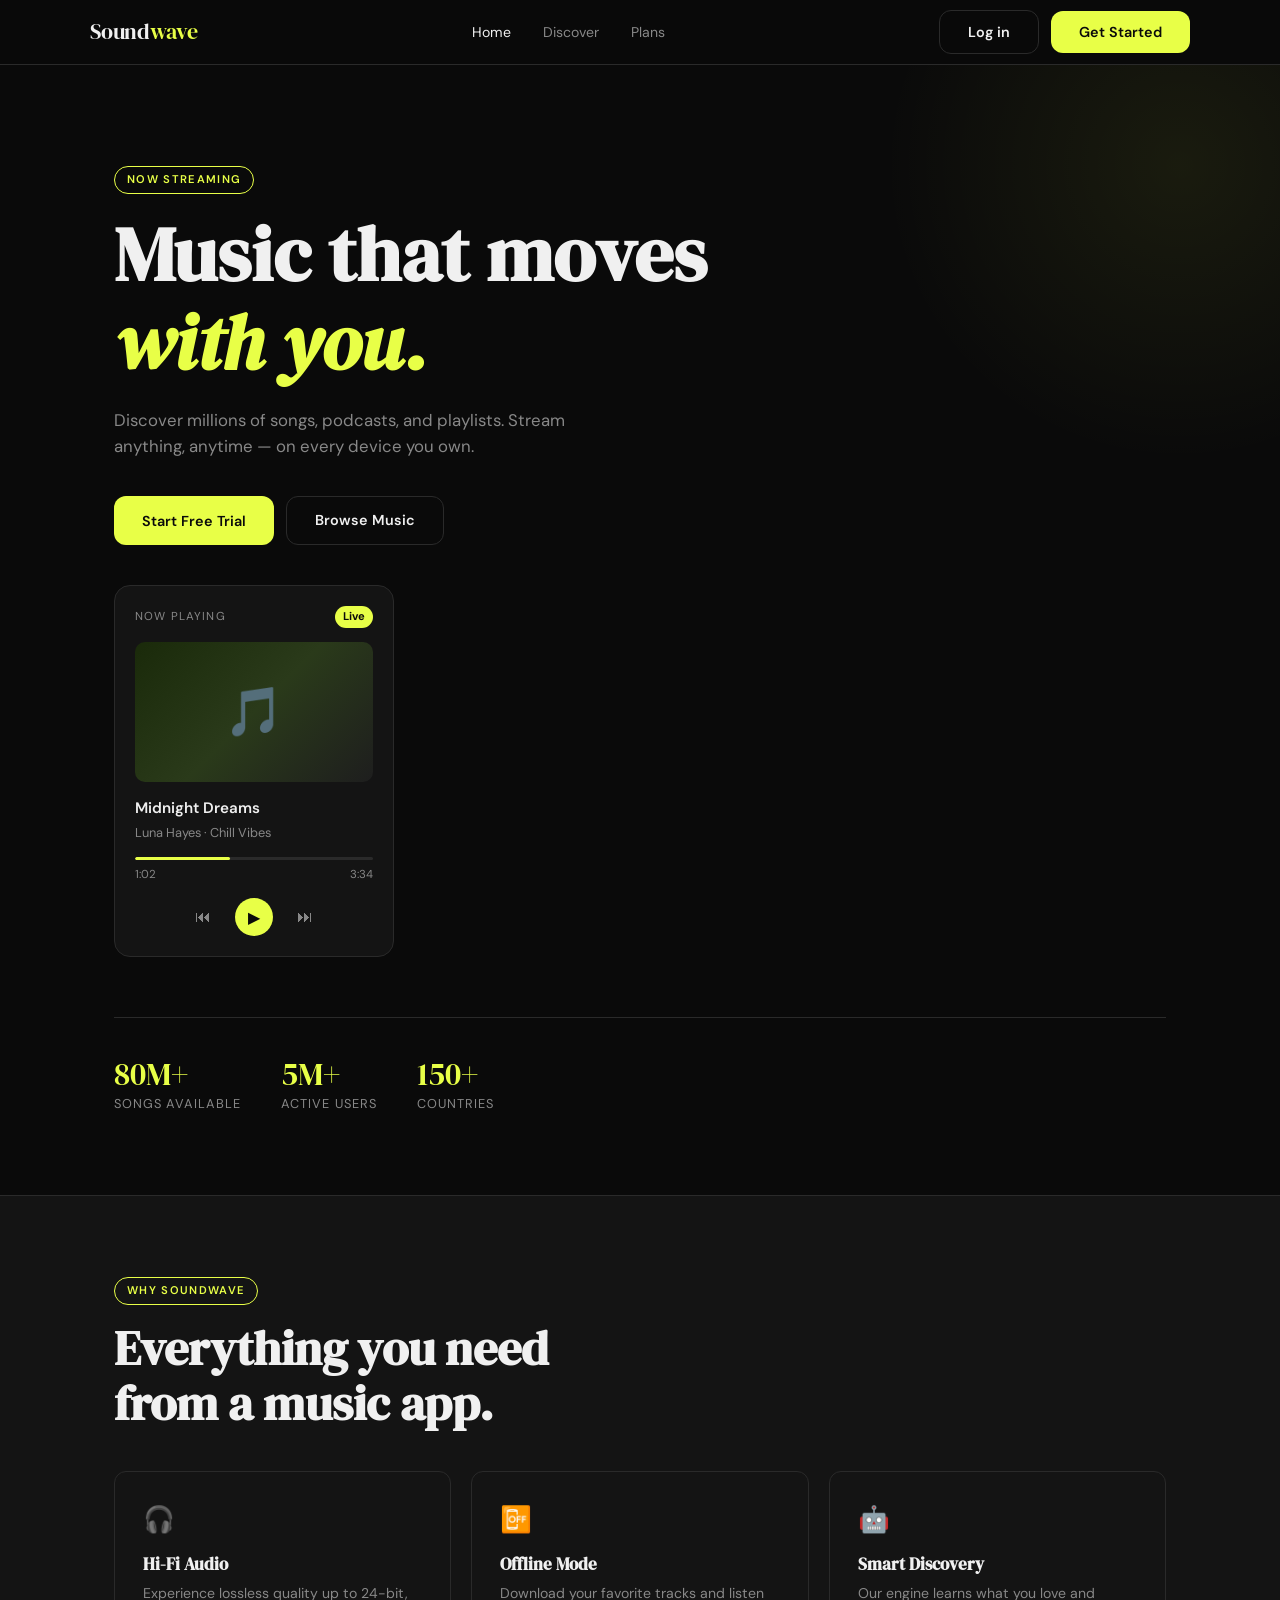
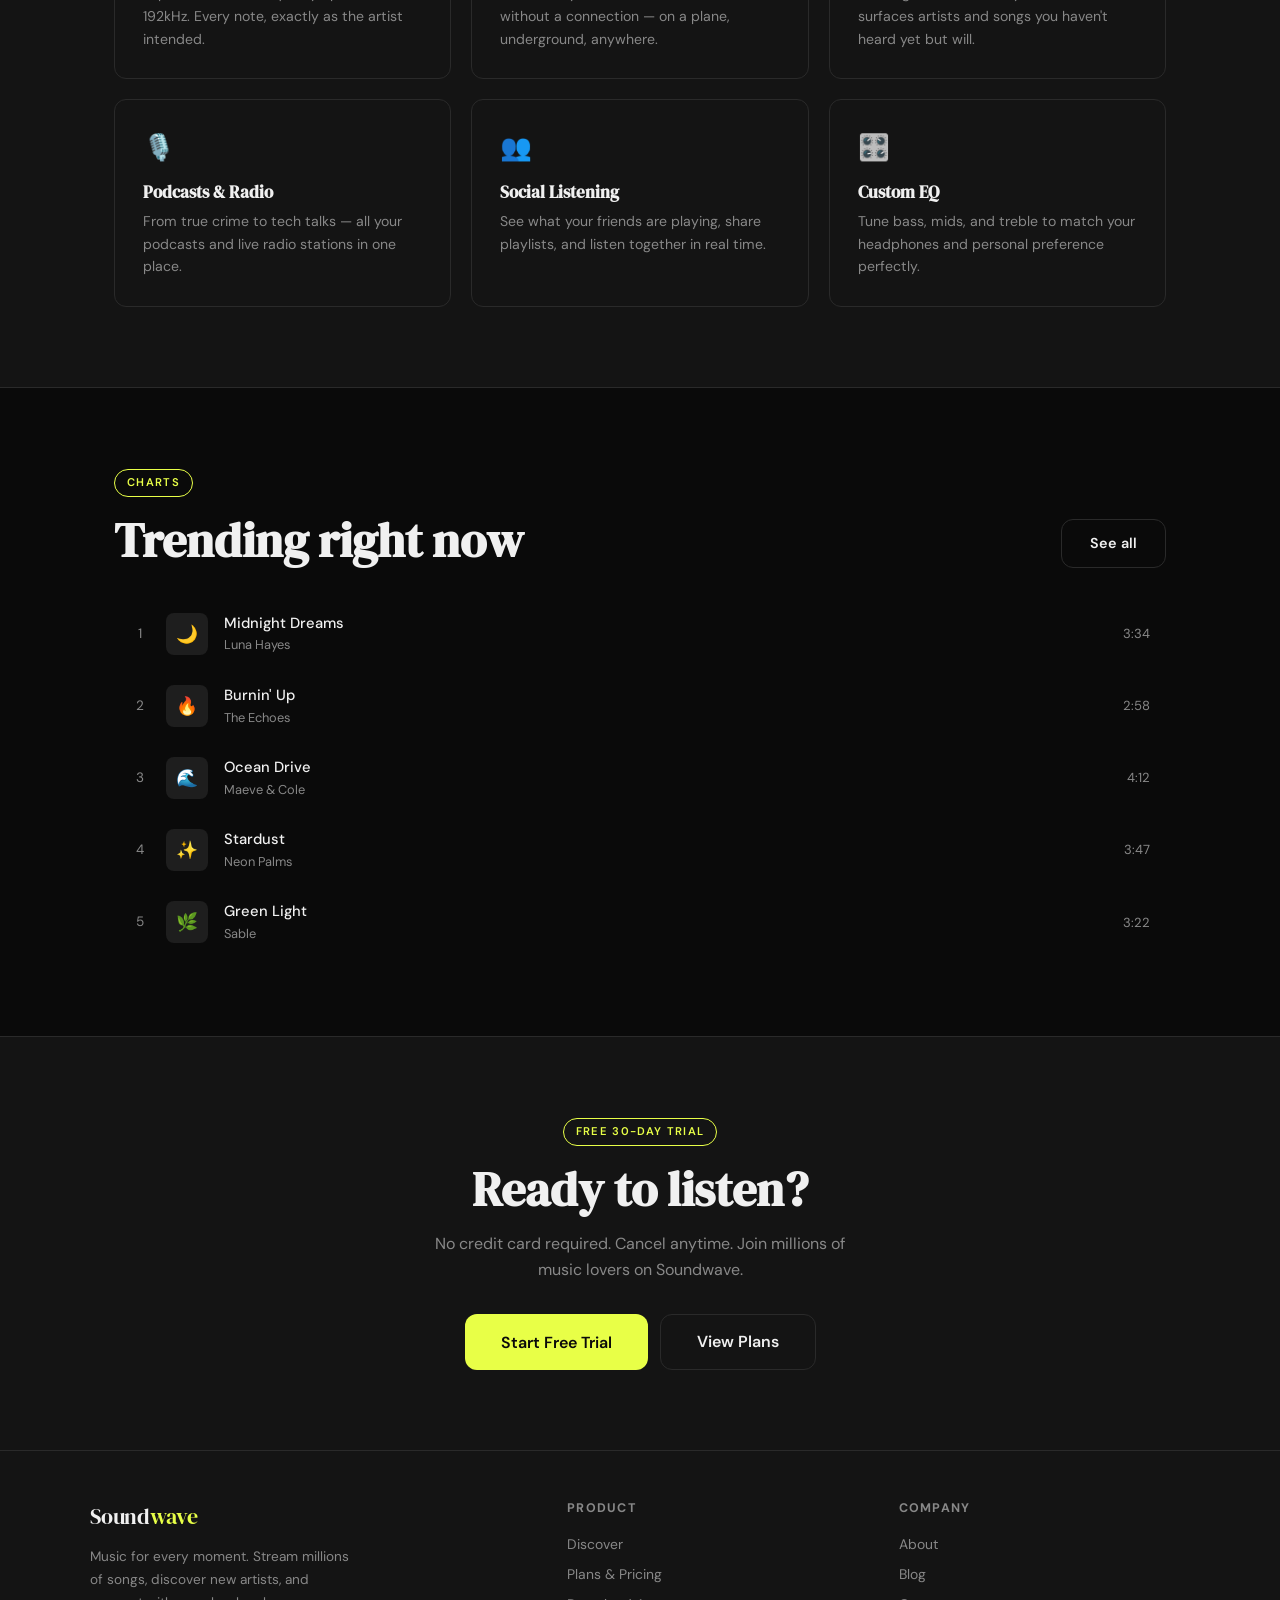
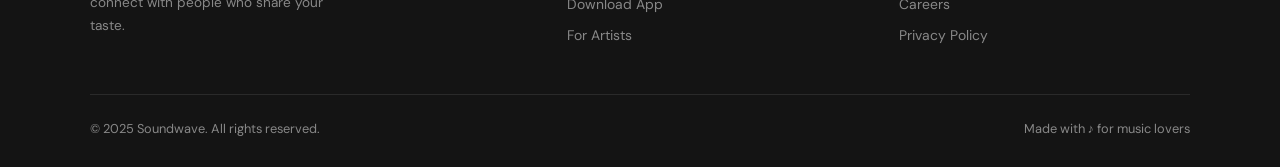
==== index.html @ dfb087a8 "Hi" ====
<!DOCTYPE html>
<html lang="en">
<head>
  <meta charset="UTF-8" />
  <meta name="viewport" content="width=device-width, initial-scale=1.0" />
  <title>Soundwave — Music for Every Moment</title>
  <link rel="preconnect" href="https://fonts.googleapis.com">
  <link rel="preconnect" href="https://fonts.gstatic.com" crossorigin>
  <link href="https://fonts.googleapis.com/css2?family=DM+Sans:ital,wght@0,400;0,500;0,600;0,700;1,400&family=DM+Serif+Display:ital@0;1&display=swap" rel="stylesheet">
  <link rel="stylesheet" href="css/style.css" />
</head>
<body>

  <!-- ===== NAVBAR ===== -->
  <nav class="navbar">
    <div class="nav-inner">
      <a href="index.html" class="nav-logo">Sound<span>wave</span></a>
      <ul class="nav-links">
        <li><a href="index.html" class="active">Home</a></li>
        <li><a href="pages/discover.html">Discover</a></li>
        <li><a href="pages/plans.html">Plans</a></li>
      </ul>
      <div class="nav-cta">
        <button class="btn btn-outline" data-open-modal>Log in</button>
        <button class="btn btn-primary" data-open-modal>Get Started</button>
      </div>
      <button class="hamburger" id="hamburger" aria-label="Menu">
        <span></span><span></span><span></span>
      </button>
    </div>
    <div class="mobile-menu" id="mobileMenu">
      <a href="index.html">Home</a>
      <a href="pages/discover.html">Discover</a>
      <a href="pages/plans.html">Plans</a>
      <button class="btn btn-primary" data-open-modal>Get Started</button>
    </div>
  </nav>

  <!-- ===== HERO ===== -->
  <main>
    <section class="hero">
      <div class="container">
        <div class="tag">Now Streaming</div>
        <h1>Music that moves<br><em>with you.</em></h1>
        <p>Discover millions of songs, podcasts, and playlists. Stream anything, anytime — on every device you own.</p>
        <div class="hero-actions">
          <button class="btn btn-primary" data-open-modal>Start Free Trial</button>
          <a href="pages/discover.html" class="btn btn-outline">Browse Music</a>
        </div>

        <!-- Now Playing Card -->
        <div class="now-playing">
          <div class="np-header">
            <span class="np-label">Now Playing</span>
            <span class="np-live">Live</span>
          </div>
          <div class="np-art">🎵</div>
          <div class="np-title">Midnight Dreams</div>
          <div class="np-artist">Luna Hayes · Chill Vibes</div>
          <div class="np-progress">
            <div class="progress-bar">
              <div class="progress-fill" id="progressFill"></div>
            </div>
            <div class="np-times">
              <span id="currentTime">1:02</span>
              <span>3:34</span>
            </div>
          </div>
          <div class="np-controls">
            <button class="ctrl-btn" title="Previous">⏮</button>
            <button class="ctrl-play" id="playBtn" title="Play/Pause">▶</button>
            <button class="ctrl-btn" title="Next">⏭</button>
          </div>
        </div>

        <!-- Stats -->
        <div class="hero-stats">
          <div>
            <div class="stat-num">80M+</div>
            <div class="stat-label">Songs Available</div>
          </div>
          <div>
            <div class="stat-num">5M+</div>
            <div class="stat-label">Active Users</div>
          </div>
          <div>
            <div class="stat-num">150+</div>
            <div class="stat-label">Countries</div>
          </div>
        </div>
      </div>
    </section>

    <!-- ===== FEATURES ===== -->
    <section class="section" style="background: var(--surface); border-top: 1px solid var(--border); border-bottom: 1px solid var(--border);">
      <div class="container">
        <div class="tag">Why Soundwave</div>
        <h2>Everything you need<br>from a music app.</h2>
        <div class="features-grid">
          <div class="feature-card">
            <div class="feature-icon">🎧</div>
            <h3>Hi-Fi Audio</h3>
            <p>Experience lossless quality up to 24-bit, 192kHz. Every note, exactly as the artist intended.</p>
          </div>
          <div class="feature-card">
            <div class="feature-icon">📴</div>
            <h3>Offline Mode</h3>
            <p>Download your favorite tracks and listen without a connection — on a plane, underground, anywhere.</p>
          </div>
          <div class="feature-card">
            <div class="feature-icon">🤖</div>
            <h3>Smart Discovery</h3>
            <p>Our engine learns what you love and surfaces artists and songs you haven't heard yet but will.</p>
          </div>
          <div class="feature-card">
            <div class="feature-icon">🎙️</div>
            <h3>Podcasts & Radio</h3>
            <p>From true crime to tech talks — all your podcasts and live radio stations in one place.</p>
          </div>
          <div class="feature-card">
            <div class="feature-icon">👥</div>
            <h3>Social Listening</h3>
            <p>See what your friends are playing, share playlists, and listen together in real time.</p>
          </div>
          <div class="feature-card">
            <div class="feature-icon">🎛️</div>
            <h3>Custom EQ</h3>
            <p>Tune bass, mids, and treble to match your headphones and personal preference perfectly.</p>
          </div>
        </div>
      </div>
    </section>

    <!-- ===== TRENDING TRACKS ===== -->
    <section class="section">
      <div class="container">
        <div class="section-header">
          <div>
            <div class="tag">Charts</div>
            <h2>Trending right now</h2>
          </div>
          <a href="pages/discover.html" class="btn btn-outline" style="height: fit-content;">See all</a>
        </div>

        <div class="tracks-list">
          <div class="track-item">
            <span class="track-num">1</span>
            <div class="track-art">🌙</div>
            <div class="track-info">
              <div class="track-name">Midnight Dreams</div>
              <div class="track-artist">Luna Hayes</div>
            </div>
            <span class="track-duration">3:34</span>
          </div>
          <div class="track-item">
            <span class="track-num">2</span>
            <div class="track-art">🔥</div>
            <div class="track-info">
              <div class="track-name">Burnin' Up</div>
              <div class="track-artist">The Echoes</div>
            </div>
            <span class="track-duration">2:58</span>
          </div>
          <div class="track-item">
            <span class="track-num">3</span>
            <div class="track-art">🌊</div>
            <div class="track-info">
              <div class="track-name">Ocean Drive</div>
              <div class="track-artist">Maeve &amp; Cole</div>
            </div>
            <span class="track-duration">4:12</span>
          </div>
          <div class="track-item">
            <span class="track-num">4</span>
            <div class="track-art">✨</div>
            <div class="track-info">
              <div class="track-name">Stardust</div>
              <div class="track-artist">Neon Palms</div>
            </div>
            <span class="track-duration">3:47</span>
          </div>
          <div class="track-item">
            <span class="track-num">5</span>
            <div class="track-art">🌿</div>
            <div class="track-info">
              <div class="track-name">Green Light</div>
              <div class="track-artist">Sable</div>
            </div>
            <span class="track-duration">3:22</span>
          </div>
        </div>
      </div>
    </section>

    <!-- ===== CTA ===== -->
    <section class="section" style="text-align: center; background: var(--surface); border-top: 1px solid var(--border);">
      <div class="container">
        <div class="tag">Free 30-Day Trial</div>
        <h2 style="margin-bottom: 14px;">Ready to listen?</h2>
        <p style="color: var(--text-muted); margin-bottom: 32px; max-width: 440px; margin-left: auto; margin-right: auto;">No credit card required. Cancel anytime. Join millions of music lovers on Soundwave.</p>
        <div style="display: flex; gap: 12px; justify-content: center; flex-wrap: wrap;">
          <button class="btn btn-primary" data-open-modal style="font-size: 1rem; padding: 14px 36px;">Start Free Trial</button>
          <a href="pages/plans.html" class="btn btn-outline" style="font-size: 1rem; padding: 14px 36px;">View Plans</a>
        </div>
      </div>
    </section>
  </main>

  <!-- ===== FOOTER ===== -->
  <footer>
    <div class="footer-inner">
      <div class="footer-brand">
        <div class="nav-logo">Sound<span style="color: var(--accent)">wave</span></div>
        <p>Music for every moment. Stream millions of songs, discover new artists, and connect with people who share your taste.</p>
      </div>
      <div class="footer-col">
        <h4>Product</h4>
        <a href="pages/discover.html">Discover</a>
        <a href="pages/plans.html">Plans &amp; Pricing</a>
        <a href="#">Download App</a>
        <a href="#">For Artists</a>
      </div>
      <div class="footer-col">
        <h4>Company</h4>
        <a href="#">About</a>
        <a href="#">Blog</a>
        <a href="#">Careers</a>
        <a href="#">Privacy Policy</a>
      </div>
    </div>
    <div class="footer-bottom">
      <span>© 2025 Soundwave. All rights reserved.</span>
      <span>Made with ♪ for music lovers</span>
    </div>
  </footer>

  <!-- ===== SIGNUP MODAL ===== -->
  <div class="modal-overlay" id="signupModal">
    <div class="modal">
      <button class="modal-close" data-close-modal>✕</button>
      <h2>Get started</h2>
      <p class="subtitle">Create your free account. No credit card needed.</p>
      <form class="modal-form" id="signupForm">
        <div>
          <label>Full name</label>
          <input type="text" placeholder="Your name" required />
        </div>
        <div>
          <label>Email address</label>
          <input type="email" placeholder="you@example.com" required />
        </div>
        <div>
          <label>Password</label>
          <input type="password" placeholder="Create a password" required />
        </div>
        <button type="submit" class="btn btn-primary">Create Free Account</button>
      </form>
      <p class="modal-divider" style="margin-top: 16px;">Already have an account? <a href="#" style="color: var(--accent);" onclick="document.getElementById('signupModal').classList.remove('open')">Log in</a></p>
    </div>
  </div>

  <script src="js/main.js"></script>
</body>
</html>
---- css/style.css ----
/* ===== CSS VARIABLES ===== */
:root {
  --bg: #0a0a0a;
  --surface: #141414;
  --surface2: #1e1e1e;
  --accent: #e8ff47;
  --accent-dim: rgba(232, 255, 71, 0.12);
  --text: #f0f0f0;
  --text-muted: #888;
  --border: #2a2a2a;
  --radius: 12px;
  --font-display: 'DM Serif Display', Georgia, serif;
  --font-body: 'DM Sans', sans-serif;
  --transition: 0.25s ease;
}

/* ===== RESET ===== */
*, *::before, *::after { box-sizing: border-box; margin: 0; padding: 0; }

html { scroll-behavior: smooth; }

body {
  background: var(--bg);
  color: var(--text);
  font-family: var(--font-body);
  font-size: 16px;
  line-height: 1.6;
  min-height: 100vh;
}

img { display: block; max-width: 100%; }
a { color: inherit; text-decoration: none; }
ul { list-style: none; }

/* ===== TYPOGRAPHY ===== */
h1, h2, h3 { font-family: var(--font-display); line-height: 1.15; }
h1 { font-size: clamp(2.4rem, 6vw, 5rem); }
h2 { font-size: clamp(1.8rem, 4vw, 3rem); }
h3 { font-size: 1.2rem; }

/* ===== REUSABLE CLASSES ===== */
.container { max-width: 1100px; margin: 0 auto; padding: 0 24px; }
.section { padding: 80px 0; }
.tag {
  display: inline-block;
  font-size: 0.7rem;
  font-weight: 600;
  letter-spacing: 0.12em;
  text-transform: uppercase;
  color: var(--accent);
  border: 1px solid var(--accent);
  padding: 4px 12px;
  border-radius: 100px;
  margin-bottom: 16px;
}
.btn {
  display: inline-flex;
  align-items: center;
  gap: 8px;
  padding: 12px 28px;
  border-radius: var(--radius);
  font-family: var(--font-body);
  font-size: 0.9rem;
  font-weight: 600;
  cursor: pointer;
  transition: all var(--transition);
  border: none;
}
.btn-primary {
  background: var(--accent);
  color: #0a0a0a;
}
.btn-primary:hover { background: #d4eb2e; transform: translateY(-2px); }
.btn-outline {
  background: transparent;
  color: var(--text);
  border: 1px solid var(--border);
}
.btn-outline:hover { border-color: var(--accent); color: var(--accent); }

/* ===== NAVBAR ===== */
.navbar {
  position: sticky;
  top: 0;
  z-index: 100;
  background: rgba(10,10,10,0.85);
  backdrop-filter: blur(16px);
  border-bottom: 1px solid var(--border);
  padding: 0 24px;
}
.nav-inner {
  max-width: 1100px;
  margin: 0 auto;
  height: 64px;
  display: flex;
  align-items: center;
  justify-content: space-between;
}
.nav-logo {
  font-family: var(--font-display);
  font-size: 1.4rem;
  letter-spacing: -0.01em;
}
.nav-logo span { color: var(--accent); }
.nav-links {
  display: flex;
  align-items: center;
  gap: 32px;
}
.nav-links a {
  font-size: 0.88rem;
  color: var(--text-muted);
  transition: color var(--transition);
}
.nav-links a:hover, .nav-links a.active { color: var(--text); }
.nav-cta { display: flex; align-items: center; gap: 12px; }

/* Hamburger */
.hamburger {
  display: none;
  flex-direction: column;
  gap: 5px;
  cursor: pointer;
  background: none;
  border: none;
  padding: 4px;
}
.hamburger span {
  display: block;
  width: 22px;
  height: 2px;
  background: var(--text);
  border-radius: 2px;
  transition: all var(--transition);
}

/* Mobile menu */
.mobile-menu {
  display: none;
  flex-direction: column;
  gap: 0;
  background: var(--surface);
  border-top: 1px solid var(--border);
  padding: 8px 0 16px;
}
.mobile-menu.open { display: flex; }
.mobile-menu a {
  padding: 12px 24px;
  font-size: 0.95rem;
  color: var(--text-muted);
  transition: color var(--transition);
}
.mobile-menu a:hover { color: var(--text); }
.mobile-menu .btn { margin: 8px 24px 0; width: calc(100% - 48px); justify-content: center; }

/* ===== HERO ===== */
.hero {
  padding: 100px 0 80px;
  position: relative;
  overflow: hidden;
}
.hero::before {
  content: '';
  position: absolute;
  top: -200px; right: -200px;
  width: 600px; height: 600px;
  background: radial-gradient(circle, rgba(232,255,71,0.07) 0%, transparent 70%);
  pointer-events: none;
}
.hero-content { max-width: 640px; }
.hero h1 { margin-bottom: 20px; }
.hero h1 em { font-style: italic; color: var(--accent); }
.hero p {
  font-size: 1.05rem;
  color: var(--text-muted);
  margin-bottom: 36px;
  max-width: 480px;
}
.hero-actions { display: flex; gap: 12px; flex-wrap: wrap; }
.hero-stats {
  display: flex;
  gap: 40px;
  margin-top: 60px;
  padding-top: 40px;
  border-top: 1px solid var(--border);
  flex-wrap: wrap;
}
.stat-num {
  font-family: var(--font-display);
  font-size: 2rem;
  color: var(--accent);
  line-height: 1;
}
.stat-label { font-size: 0.8rem; color: var(--text-muted); margin-top: 4px; text-transform: uppercase; letter-spacing: 0.08em; }

/* ===== NOW PLAYING CARD ===== */
.now-playing {
  background: var(--surface);
  border: 1px solid var(--border);
  border-radius: 16px;
  padding: 20px;
  max-width: 280px;
  margin-top: 40px;
}
.np-header { display: flex; justify-content: space-between; align-items: center; margin-bottom: 14px; }
.np-label { font-size: 0.72rem; color: var(--text-muted); text-transform: uppercase; letter-spacing: 0.1em; }
.np-live { font-size: 0.7rem; background: var(--accent); color: #0a0a0a; padding: 2px 8px; border-radius: 100px; font-weight: 700; }
.np-art {
  width: 100%; height: 140px;
  background: linear-gradient(135deg, #1a2a0a 0%, #2a3a1a 50%, #1e1e1e 100%);
  border-radius: 10px;
  display: flex; align-items: center; justify-content: center;
  font-size: 3rem;
  margin-bottom: 14px;
}
.np-title { font-weight: 600; font-size: 0.95rem; }
.np-artist { font-size: 0.8rem; color: var(--text-muted); margin-top: 2px; }
.np-progress { margin-top: 14px; }
.progress-bar {
  width: 100%; height: 3px;
  background: var(--border);
  border-radius: 3px;
  overflow: hidden;
  cursor: pointer;
}
.progress-fill {
  width: 40%;
  height: 100%;
  background: var(--accent);
  border-radius: 3px;
  transition: width 0.3s ease;
}
.np-times {
  display: flex; justify-content: space-between;
  font-size: 0.72rem; color: var(--text-muted);
  margin-top: 6px;
}
.np-controls {
  display: flex; align-items: center; justify-content: center;
  gap: 20px; margin-top: 14px;
}
.ctrl-btn {
  background: none; border: none;
  color: var(--text-muted); font-size: 1rem;
  cursor: pointer; transition: color var(--transition);
  padding: 4px;
}
.ctrl-btn:hover { color: var(--text); }
.ctrl-play {
  width: 38px; height: 38px;
  background: var(--accent); color: #0a0a0a;
  border: none; border-radius: 50%;
  display: flex; align-items: center; justify-content: center;
  cursor: pointer; font-size: 1rem;
  transition: transform var(--transition);
}
.ctrl-play:hover { transform: scale(1.07); }

/* ===== FEATURES ===== */
.features-grid {
  display: grid;
  grid-template-columns: repeat(auto-fit, minmax(260px, 1fr));
  gap: 20px;
  margin-top: 40px;
}
.feature-card {
  background: var(--surface);
  border: 1px solid var(--border);
  border-radius: var(--radius);
  padding: 28px;
  transition: border-color var(--transition), transform var(--transition);
}
.feature-card:hover { border-color: var(--accent); transform: translateY(-3px); }
.feature-icon { font-size: 1.6rem; margin-bottom: 14px; }
.feature-card h3 { margin-bottom: 8px; font-size: 1.05rem; }
.feature-card p { font-size: 0.88rem; color: var(--text-muted); }

/* ===== TRACKS SECTION ===== */
.tracks-list { margin-top: 32px; display: flex; flex-direction: column; gap: 4px; }
.track-item {
  display: flex;
  align-items: center;
  gap: 16px;
  padding: 12px 16px;
  border-radius: 10px;
  transition: background var(--transition);
  cursor: pointer;
}
.track-item:hover { background: var(--surface); }
.track-num { width: 20px; font-size: 0.85rem; color: var(--text-muted); text-align: center; flex-shrink: 0; }
.track-art {
  width: 42px; height: 42px;
  border-radius: 8px;
  background: var(--surface2);
  display: flex; align-items: center; justify-content: center;
  font-size: 1.1rem;
  flex-shrink: 0;
}
.track-info { flex: 1; min-width: 0; }
.track-name { font-weight: 500; font-size: 0.92rem; white-space: nowrap; overflow: hidden; text-overflow: ellipsis; }
.track-artist { font-size: 0.8rem; color: var(--text-muted); }
.track-duration { font-size: 0.82rem; color: var(--text-muted); flex-shrink: 0; }
.track-item.playing .track-name { color: var(--accent); }

/* ===== SECTION HEADER ===== */
.section-header {
  display: flex; justify-content: space-between;
  align-items: flex-end; flex-wrap: wrap; gap: 12px;
}

/* ===== FOOTER ===== */
footer {
  background: var(--surface);
  border-top: 1px solid var(--border);
  padding: 48px 24px 28px;
}
.footer-inner {
  max-width: 1100px;
  margin: 0 auto;
  display: grid;
  grid-template-columns: 1.5fr 1fr 1fr;
  gap: 40px;
  margin-bottom: 40px;
}
.footer-brand p { font-size: 0.85rem; color: var(--text-muted); margin-top: 10px; max-width: 260px; line-height: 1.7; }
.footer-col h4 { font-size: 0.78rem; font-weight: 700; letter-spacing: 0.1em; text-transform: uppercase; color: var(--text-muted); margin-bottom: 14px; }
.footer-col a { display: block; font-size: 0.87rem; color: var(--text-muted); margin-bottom: 8px; transition: color var(--transition); }
.footer-col a:hover { color: var(--text); }
.footer-bottom {
  max-width: 1100px;
  margin: 0 auto;
  display: flex; justify-content: space-between; align-items: center;
  padding-top: 24px; border-top: 1px solid var(--border);
  font-size: 0.8rem; color: var(--text-muted);
  flex-wrap: wrap; gap: 8px;
}

/* ===== MODAL ===== */
.modal-overlay {
  display: none;
  position: fixed; inset: 0;
  background: rgba(0,0,0,0.7);
  backdrop-filter: blur(4px);
  z-index: 999;
  align-items: center; justify-content: center;
  padding: 20px;
}
.modal-overlay.open { display: flex; }
.modal {
  background: var(--surface);
  border: 1px solid var(--border);
  border-radius: 20px;
  padding: 36px;
  width: 100%; max-width: 420px;
  position: relative;
  animation: modal-in 0.25s ease;
}
@keyframes modal-in {
  from { opacity: 0; transform: scale(0.94) translateY(12px); }
  to   { opacity: 1; transform: scale(1) translateY(0); }
}
.modal-close {
  position: absolute; top: 16px; right: 16px;
  background: var(--surface2); border: none;
  color: var(--text-muted); width: 30px; height: 30px;
  border-radius: 50%; cursor: pointer;
  display: flex; align-items: center; justify-content: center;
  font-size: 0.9rem; transition: color var(--transition);
}
.modal-close:hover { color: var(--text); }
.modal h2 { font-size: 1.6rem; margin-bottom: 6px; }
.modal .subtitle { font-size: 0.88rem; color: var(--text-muted); margin-bottom: 24px; }
.modal-form { display: flex; flex-direction: column; gap: 14px; }
.modal-form label { font-size: 0.8rem; color: var(--text-muted); display: block; margin-bottom: 6px; }
.modal-form input {
  width: 100%; padding: 12px 16px;
  background: var(--surface2); border: 1px solid var(--border);
  border-radius: var(--radius); color: var(--text);
  font-family: var(--font-body); font-size: 0.9rem;
  transition: border-color var(--transition);
  outline: none;
}
.modal-form input:focus { border-color: var(--accent); }
.modal-form .btn { width: 100%; justify-content: center; margin-top: 4px; }
.modal-divider { text-align: center; font-size: 0.8rem; color: var(--text-muted); margin: 4px 0; }

/* ===== PAGE: DISCOVER ===== */
.page-hero {
  padding: 60px 0 40px;
  border-bottom: 1px solid var(--border);
  margin-bottom: 60px;
}
.page-hero h1 { margin-bottom: 10px; }
.page-hero p { color: var(--text-muted); max-width: 500px; }

.genre-tabs {
  display: flex; gap: 8px; flex-wrap: wrap;
  margin: 32px 0;
}
.genre-tab {
  padding: 8px 18px;
  border-radius: 100px;
  border: 1px solid var(--border);
  font-size: 0.85rem; cursor: pointer;
  background: none; color: var(--text-muted);
  transition: all var(--transition);
}
.genre-tab:hover, .genre-tab.active {
  border-color: var(--accent);
  color: var(--accent);
  background: var(--accent-dim);
}

.album-grid {
  display: grid;
  grid-template-columns: repeat(auto-fill, minmax(180px, 1fr));
  gap: 20px;
  margin-top: 8px;
}
.album-card {
  cursor: pointer;
  transition: transform var(--transition);
}
.album-card:hover { transform: translateY(-4px); }
.album-art {
  width: 100%;
  aspect-ratio: 1;
  border-radius: var(--radius);
  display: flex; align-items: center; justify-content: center;
  font-size: 3rem;
  margin-bottom: 10px;
}
.album-title { font-weight: 600; font-size: 0.92rem; }
.album-artist { font-size: 0.8rem; color: var(--text-muted); margin-top: 2px; }

/* Album art colors */
.art-1 { background: linear-gradient(135deg, #1a0a2e, #3d1a6e); }
.art-2 { background: linear-gradient(135deg, #0a2a1a, #1a6e3d); }
.art-3 { background: linear-gradient(135deg, #2a1a0a, #6e3d1a); }
.art-4 { background: linear-gradient(135deg, #0a1a2a, #1a3d6e); }
.art-5 { background: linear-gradient(135deg, #2a0a0a, #6e1a1a); }
.art-6 { background: linear-gradient(135deg, #1a2a0a, #3d6e1a); }
.art-7 { background: linear-gradient(135deg, #0a2a2a, #1a6e6e); }
.art-8 { background: linear-gradient(135deg, #2a0a2a, #6e1a6e); }

/* ===== PAGE: PLANS ===== */
.plans-grid {
  display: grid;
  grid-template-columns: repeat(auto-fit, minmax(260px, 1fr));
  gap: 20px;
  margin-top: 48px;
}
.plan-card {
  background: var(--surface);
  border: 1px solid var(--border);
  border-radius: 16px;
  padding: 32px 28px;
  position: relative;
  transition: border-color var(--transition), transform var(--transition);
}
.plan-card:hover { transform: translateY(-4px); }
.plan-card.featured {
  border-color: var(--accent);
  background: var(--accent-dim);
}
.plan-badge {
  position: absolute; top: -12px; left: 50%;
  transform: translateX(-50%);
  background: var(--accent); color: #0a0a0a;
  font-size: 0.7rem; font-weight: 700;
  padding: 3px 14px; border-radius: 100px;
  text-transform: uppercase; letter-spacing: 0.08em;
}
.plan-name { font-size: 0.8rem; font-weight: 700; text-transform: uppercase; letter-spacing: 0.1em; color: var(--text-muted); margin-bottom: 8px; }
.plan-price { font-family: var(--font-display); font-size: 3rem; line-height: 1; }
.plan-price sup { font-size: 1.2rem; vertical-align: top; margin-top: 10px; display: inline-block; }
.plan-period { font-size: 0.82rem; color: var(--text-muted); margin-top: 4px; margin-bottom: 24px; }
.plan-features { display: flex; flex-direction: column; gap: 10px; margin-bottom: 28px; }
.plan-feature { font-size: 0.88rem; display: flex; align-items: center; gap: 10px; }
.plan-feature::before { content: '✓'; color: var(--accent); font-weight: 700; flex-shrink: 0; }
.plan-feature.off { color: var(--text-muted); }
.plan-feature.off::before { content: '–'; color: var(--border); }

/* FAQ */
.faq { margin-top: 80px; }
.faq h2 { margin-bottom: 32px; }
.faq-item {
  border-bottom: 1px solid var(--border);
  padding: 20px 0;
}
.faq-question {
  display: flex; justify-content: space-between; align-items: center;
  cursor: pointer; font-weight: 500;
}
.faq-icon { font-size: 1.2rem; color: var(--text-muted); transition: transform var(--transition); flex-shrink: 0; }
.faq-item.open .faq-icon { transform: rotate(45deg); color: var(--accent); }
.faq-answer { font-size: 0.88rem; color: var(--text-muted); max-height: 0; overflow: hidden; transition: max-height 0.3s ease, padding 0.3s ease; }
.faq-item.open .faq-answer { max-height: 200px; padding-top: 12px; }

/* ===== RESPONSIVE ===== */
@media (max-width: 768px) {
  .nav-links, .nav-cta { display: none; }
  .hamburger { display: flex; }

  .hero { padding: 60px 0 48px; }
  .hero-stats { gap: 24px; }
  .section { padding: 56px 0; }

  .footer-inner {
    grid-template-columns: 1fr;
    gap: 28px;
  }
  .footer-bottom { flex-direction: column; text-align: center; }
}

@media (max-width: 480px) {
  .album-grid { grid-template-columns: repeat(2, 1fr); }
  .plans-grid { grid-template-columns: 1fr; }
}
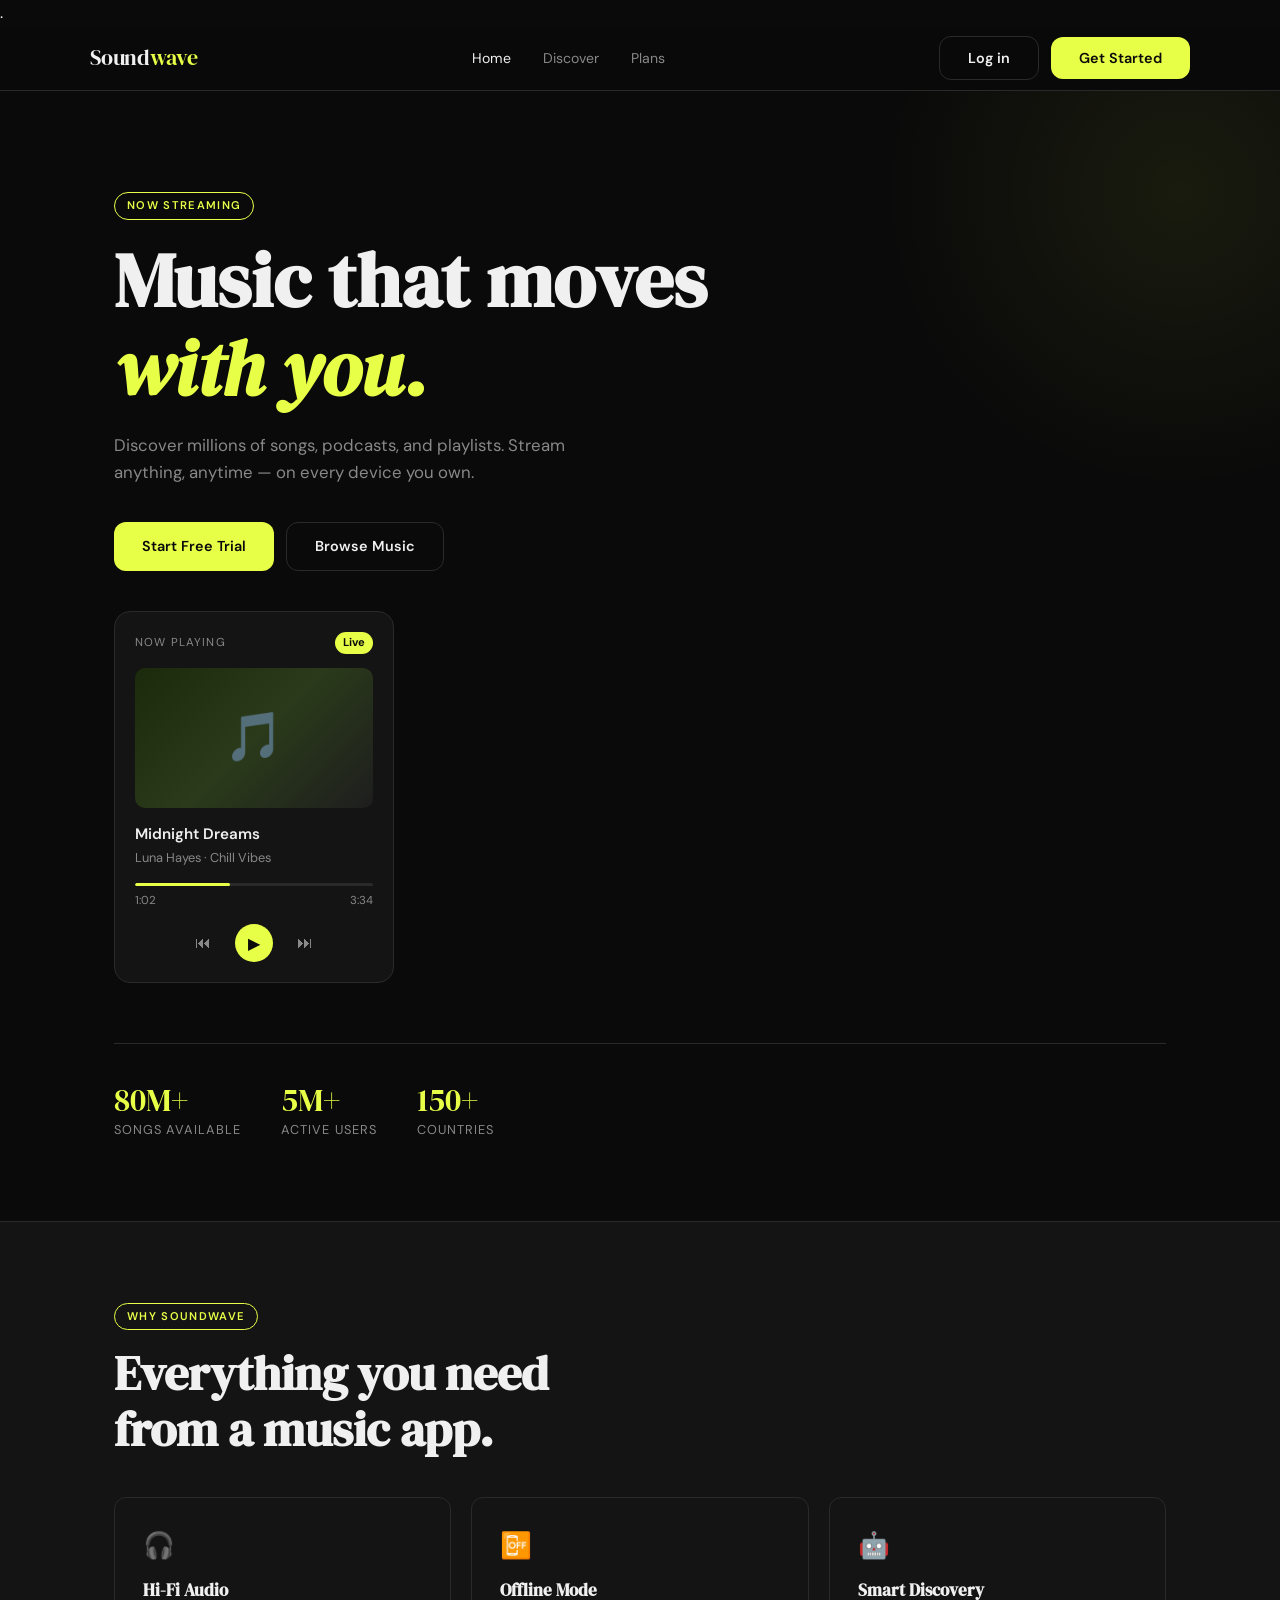
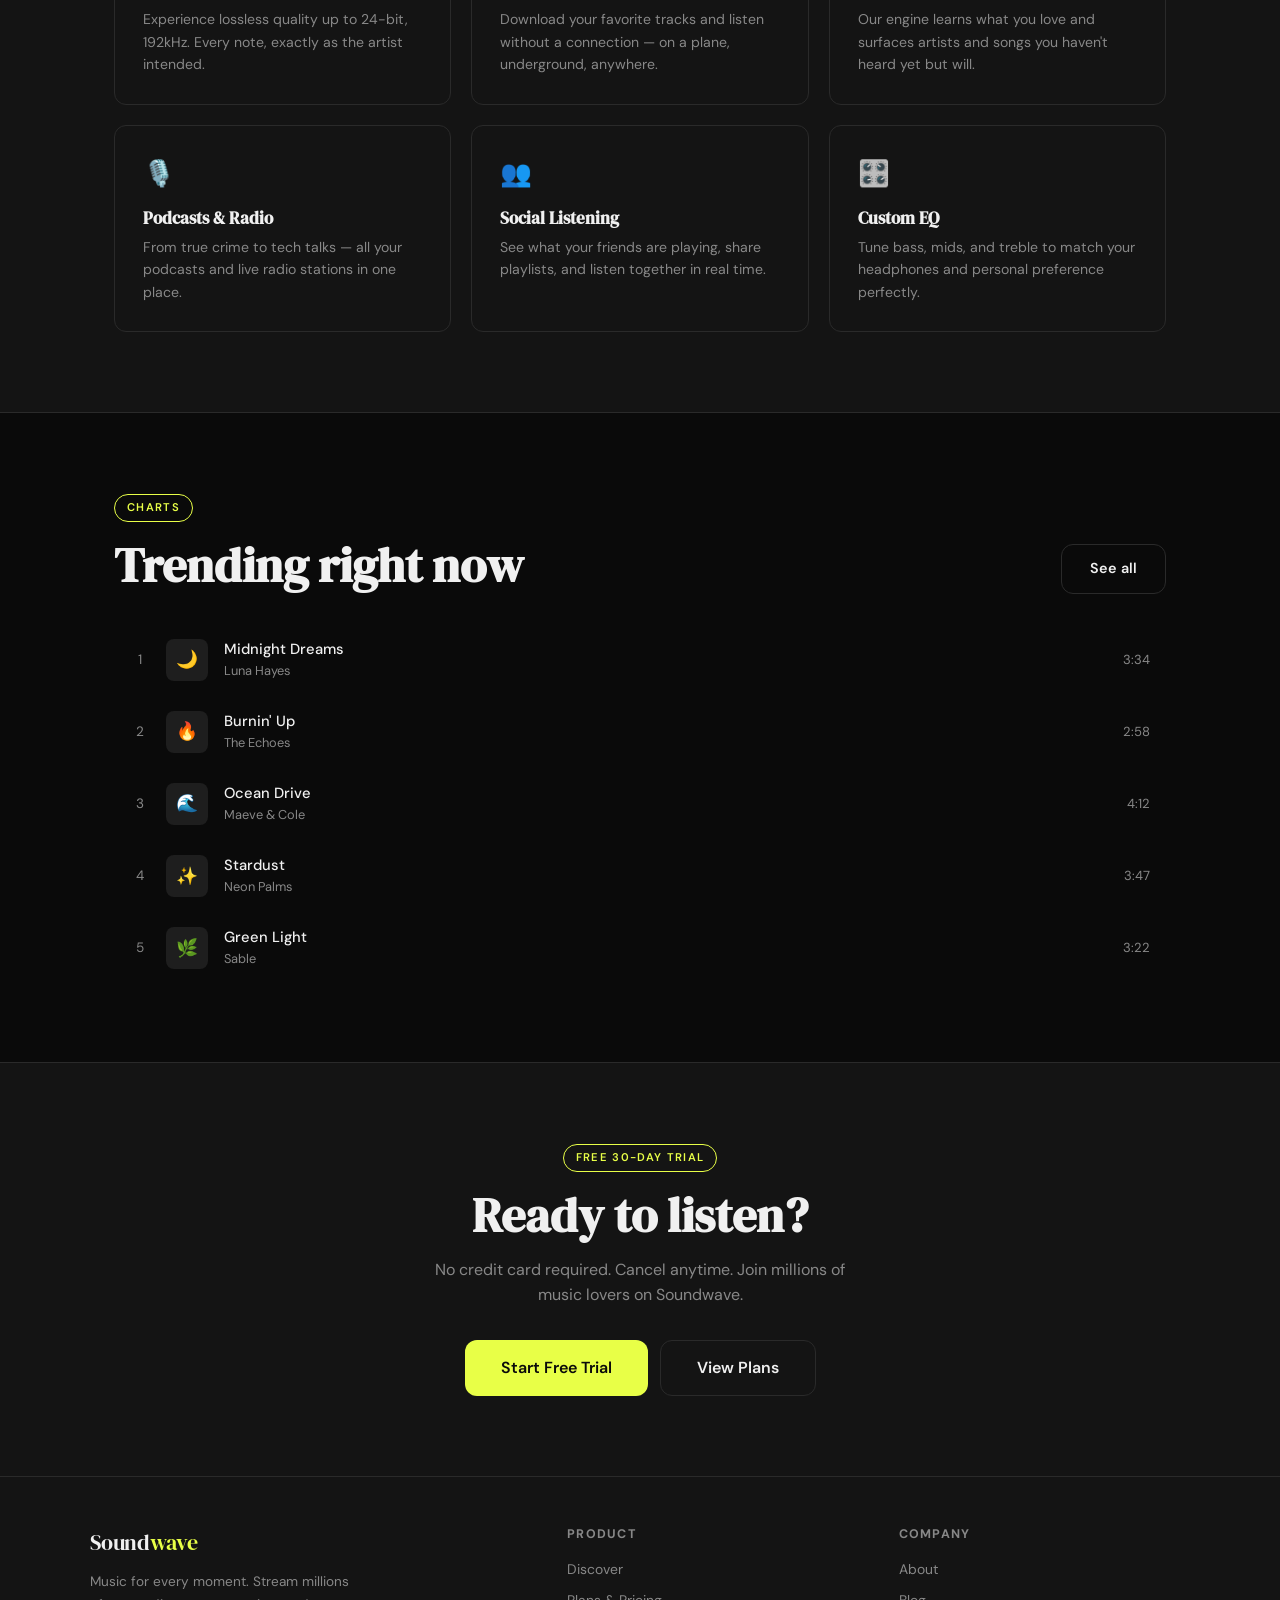
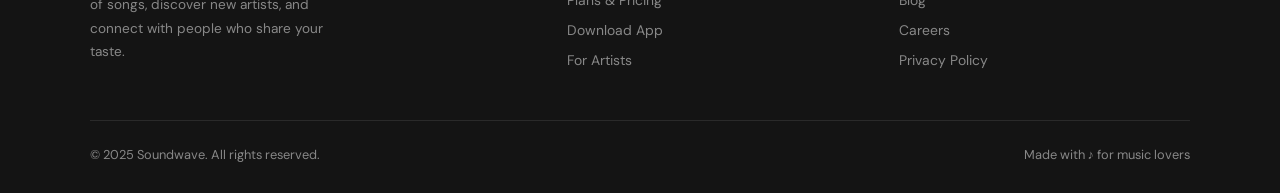
==== commit dea2b080: "Update index.html" ====
--- a/index.html
+++ b/index.html
@@ -11,7 +11,7 @@
 </head>
 <body>
 
-  <!-- ===== NAVBAR ===== -->
+  <!-- ===== NAVBAR ===== -->.  
   <nav class="navbar">
     <div class="nav-inner">
       <a href="index.html" class="nav-logo">Sound<span>wave</span></a>
--- a/css/style.css
+++ b/css/style.css
@@ -517,4 +517,4 @@
   .album-grid { grid-template-columns: repeat(2, 1fr); }
   .plans-grid { grid-template-columns: 1fr; }
 }
- + 
